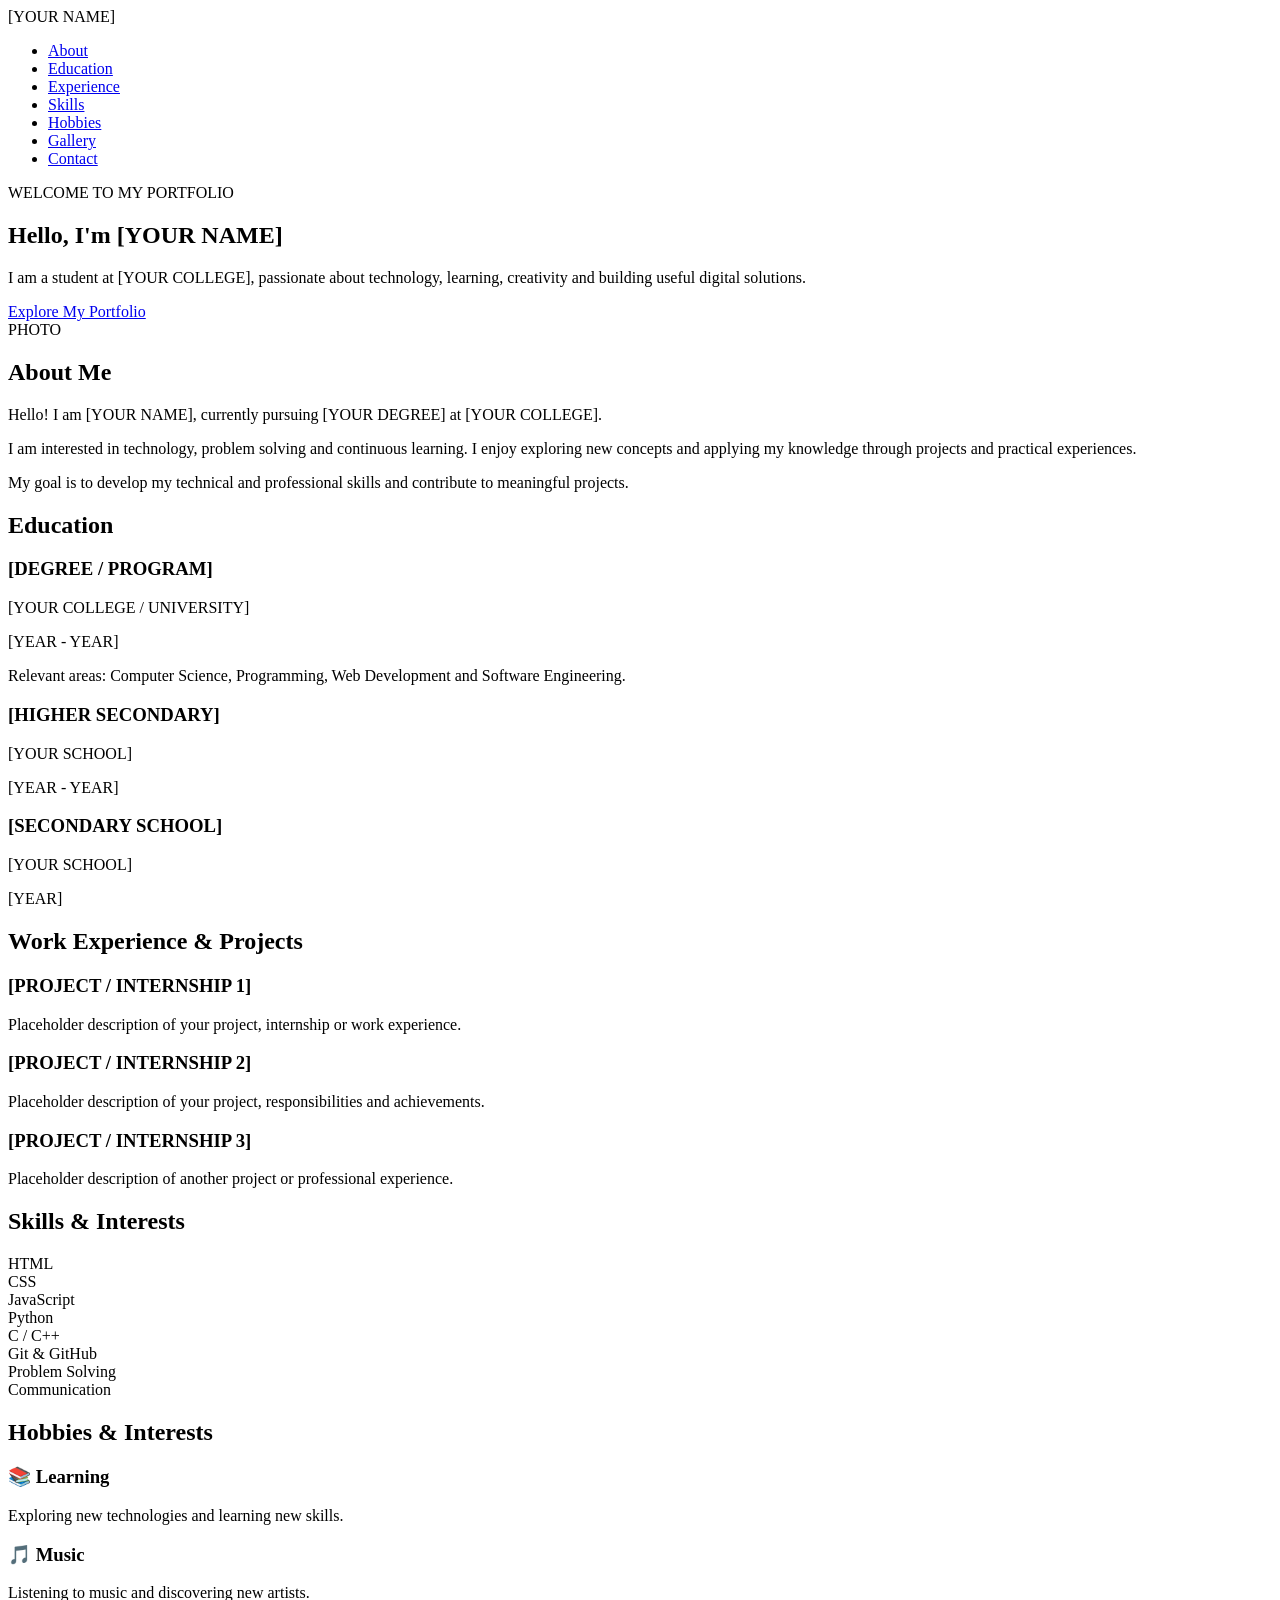
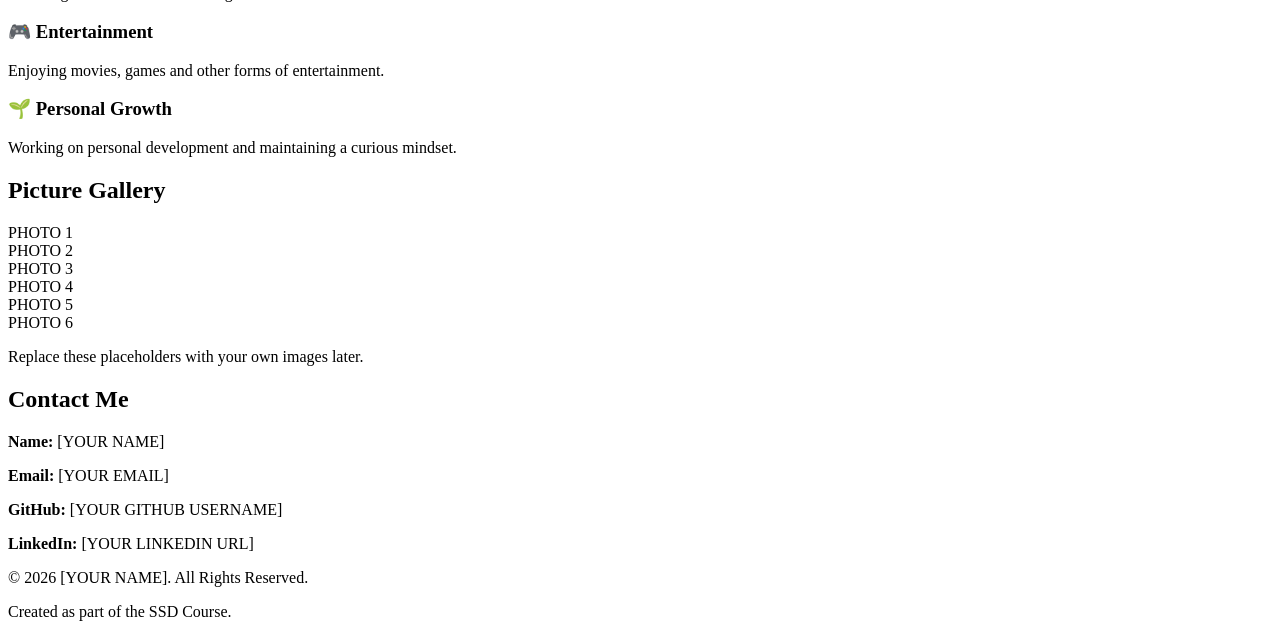
==== index.html @ 98a3444d "Create index.html" ====
<!DOCTYPE html>
<html lang="en">
<head>
    <meta charset="UTF-8">
    <meta name="viewport" content="width=device-width, initial-scale=1.0">
    <title>[YOUR NAME] | Portfolio</title>
    <link rel="stylesheet" href="style.css">
</head>

<body>

    <header>
        <nav>
            <div class="logo">[YOUR NAME]</div>

            <ul class="nav-links">
                <li><a href="#about">About</a></li>
                <li><a href="#education">Education</a></li>
                <li><a href="#experience">Experience</a></li>
                <li><a href="#skills">Skills</a></li>
                <li><a href="#hobbies">Hobbies</a></li>
                <li><a href="#gallery">Gallery</a></li>
                <li><a href="#contact">Contact</a></li>
            </ul>
        </nav>
    </header>


    <main>

        <!-- HERO SECTION -->
        <section class="hero">
            <div class="hero-text">
                <p class="subtitle">WELCOME TO MY PORTFOLIO</p>

                <h1>Hello, I'm <span>[YOUR NAME]</span></h1>

                <p>
                    I am a student at [YOUR COLLEGE], passionate about
                    technology, learning, creativity and building useful
                    digital solutions.
                </p>

                <a class="button" href="#about">Explore My Portfolio</a>
            </div>

            <div class="profile-placeholder">
                <div class="profile-circle">PHOTO</div>
            </div>
        </section>


        <!-- ABOUT -->
        <section id="about" class="section">
            <h2>About Me</h2>

            <div class="card">
                <p>
                    Hello! I am [YOUR NAME], currently pursuing
                    [YOUR DEGREE] at [YOUR COLLEGE].
                </p>

                <p>
                    I am interested in technology, problem solving and
                    continuous learning. I enjoy exploring new concepts
                    and applying my knowledge through projects and
                    practical experiences.
                </p>

                <p>
                    My goal is to develop my technical and professional
                    skills and contribute to meaningful projects.
                </p>
            </div>
        </section>


        <!-- EDUCATION -->
        <section id="education" class="section">
            <h2>Education</h2>

            <div class="cards">

                <div class="card">
                    <h3>[DEGREE / PROGRAM]</h3>
                    <p>[YOUR COLLEGE / UNIVERSITY]</p>
                    <p>[YEAR - YEAR]</p>
                    <p>
                        Relevant areas: Computer Science, Programming,
                        Web Development and Software Engineering.
                    </p>
                </div>

                <div class="card">
                    <h3>[HIGHER SECONDARY]</h3>
                    <p>[YOUR SCHOOL]</p>
                    <p>[YEAR - YEAR]</p>
                </div>

                <div class="card">
                    <h3>[SECONDARY SCHOOL]</h3>
                    <p>[YOUR SCHOOL]</p>
                    <p>[YEAR]</p>
                </div>

            </div>
        </section>


        <!-- EXPERIENCE -->
        <section id="experience" class="section">
            <h2>Work Experience & Projects</h2>

            <div class="cards">

                <div class="card">
                    <h3>[PROJECT / INTERNSHIP 1]</h3>
                    <p>
                        Placeholder description of your project,
                        internship or work experience.
                    </p>
                </div>

                <div class="card">
                    <h3>[PROJECT / INTERNSHIP 2]</h3>
                    <p>
                        Placeholder description of your project,
                        responsibilities and achievements.
                    </p>
                </div>

                <div class="card">
                    <h3>[PROJECT / INTERNSHIP 3]</h3>
                    <p>
                        Placeholder description of another project
                        or professional experience.
                    </p>
                </div>

            </div>
        </section>


        <!-- SKILLS -->
        <section id="skills" class="section">
            <h2>Skills & Interests</h2>

            <div class="skills">

                <div class="skill">HTML</div>
                <div class="skill">CSS</div>
                <div class="skill">JavaScript</div>
                <div class="skill">Python</div>
                <div class="skill">C / C++</div>
                <div class="skill">Git & GitHub</div>
                <div class="skill">Problem Solving</div>
                <div class="skill">Communication</div>

            </div>
        </section>


        <!-- HOBBIES -->
        <section id="hobbies" class="section">
            <h2>Hobbies & Interests</h2>

            <div class="cards">

                <div class="card">
                    <h3>📚 Learning</h3>
                    <p>
                        Exploring new technologies and learning new skills.
                    </p>
                </div>

                <div class="card">
                    <h3>🎵 Music</h3>
                    <p>
                        Listening to music and discovering new artists.
                    </p>
                </div>

                <div class="card">
                    <h3>🎮 Entertainment</h3>
                    <p>
                        Enjoying movies, games and other forms of entertainment.
                    </p>
                </div>

                <div class="card">
                    <h3>🌱 Personal Growth</h3>
                    <p>
                        Working on personal development and maintaining
                        a curious mindset.
                    </p>
                </div>

            </div>
        </section>


        <!-- GALLERY -->
        <section id="gallery" class="section">
            <h2>Picture Gallery</h2>

            <div class="gallery">

                <div class="gallery-item">PHOTO 1</div>
                <div class="gallery-item">PHOTO 2</div>
                <div class="gallery-item">PHOTO 3</div>
                <div class="gallery-item">PHOTO 4</div>
                <div class="gallery-item">PHOTO 5</div>
                <div class="gallery-item">PHOTO 6</div>

            </div>

            <p class="note">
                Replace these placeholders with your own images later.
            </p>
        </section>


        <!-- CONTACT -->
        <section id="contact" class="section">
            <h2>Contact Me</h2>

            <div class="card contact-card">
                <p><strong>Name:</strong> [YOUR NAME]</p>
                <p><strong>Email:</strong> [YOUR EMAIL]</p>
                <p><strong>GitHub:</strong> [YOUR GITHUB USERNAME]</p>
                <p><strong>LinkedIn:</strong> [YOUR LINKEDIN URL]</p>
            </div>
        </section>

    </main>


    <footer>
        <p>© 2026 [YOUR NAME]. All Rights Reserved.</p>
        <p>Created as part of the SSD Course.</p>
    </footer>

</body>
</html>
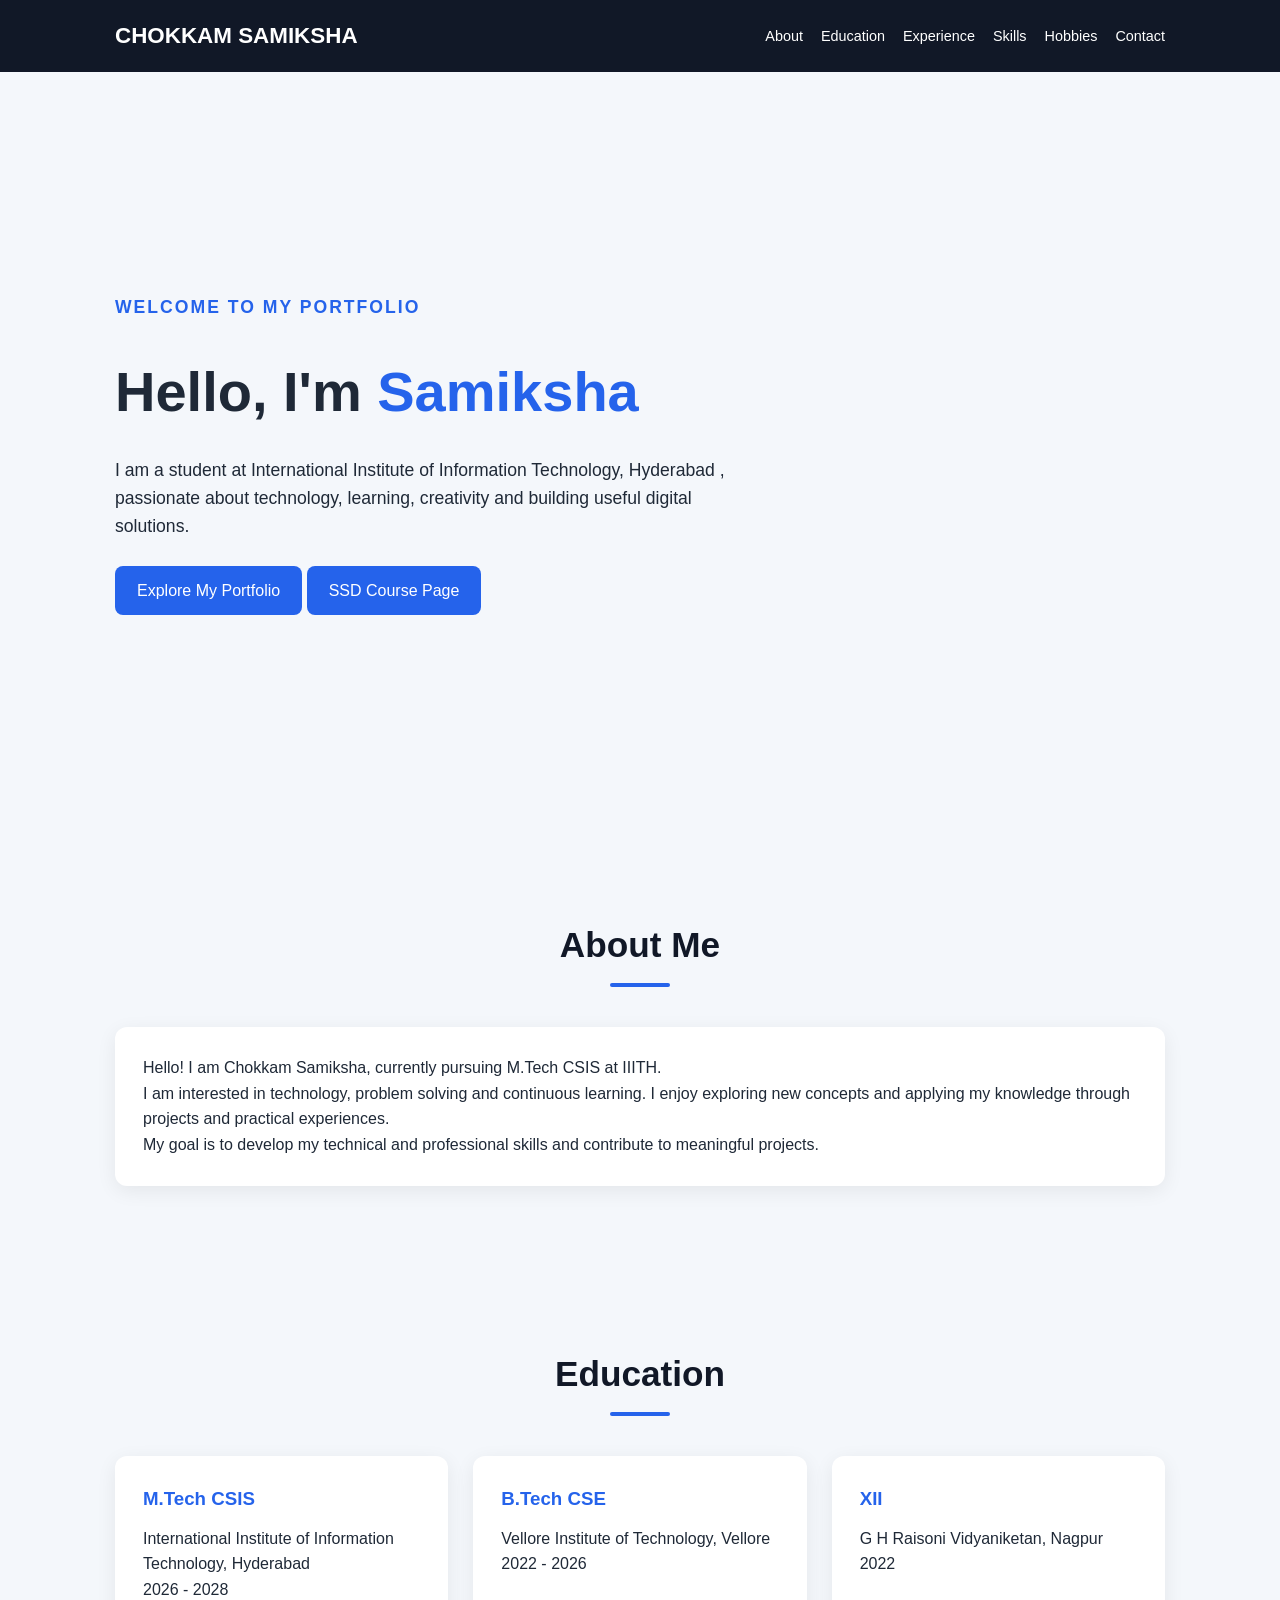
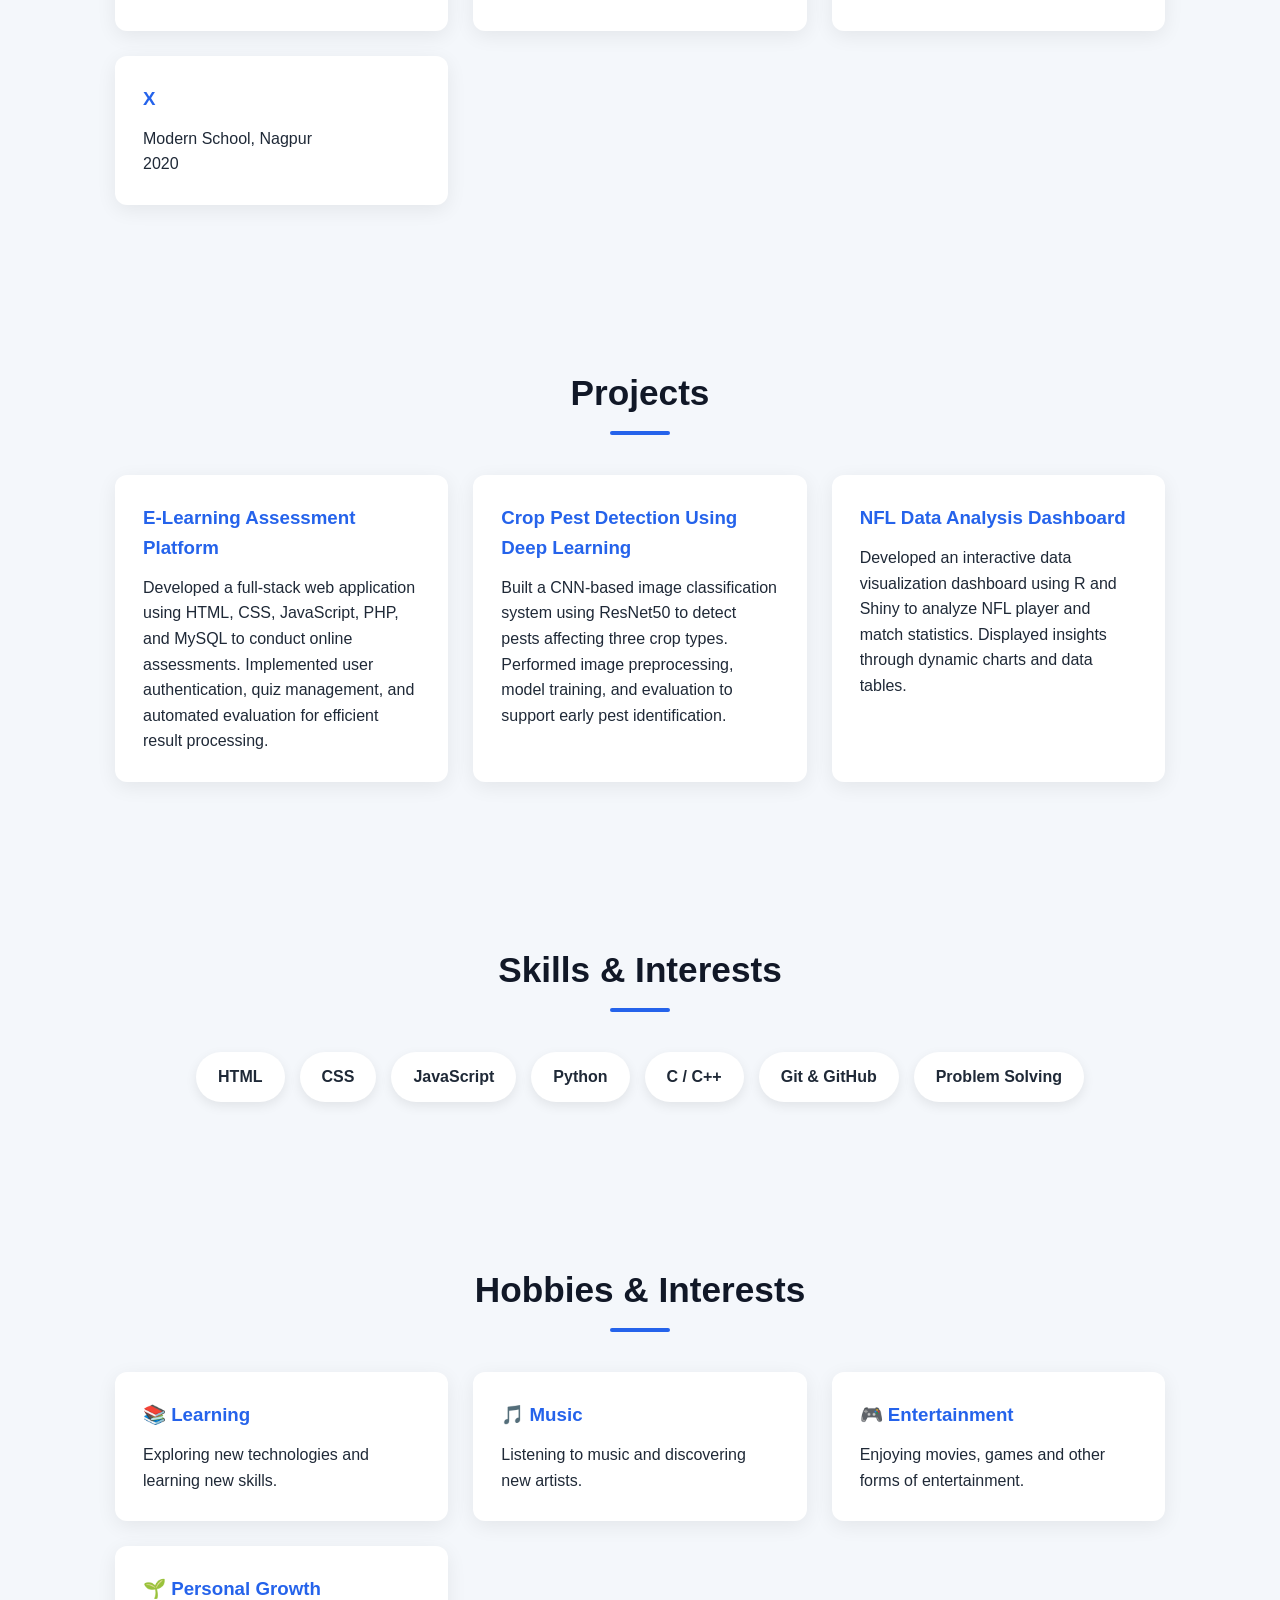
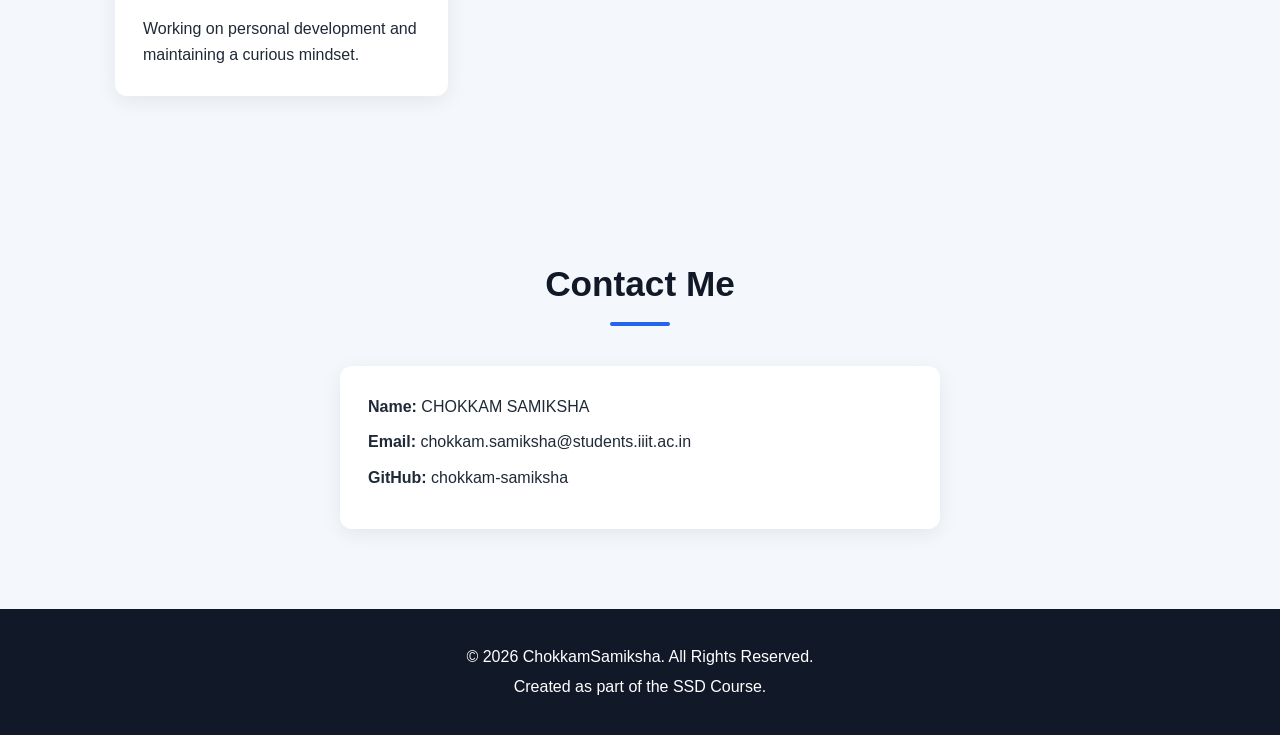
==== commit 051c6103: "Update index.html" ====
--- a/index.html
+++ b/index.html
@@ -3,7 +3,7 @@
 <head>
     <meta charset="UTF-8">
     <meta name="viewport" content="width=device-width, initial-scale=1.0">
-    <title>[YOUR NAME] | Portfolio</title>
+    <title>CHOKKAM SAMIKSHA | Portfolio</title>
     <link rel="stylesheet" href="style.css">
 </head>
 
@@ -11,7 +11,7 @@
 
     <header>
         <nav>
-            <div class="logo">[YOUR NAME]</div>
+            <div class="logo">CHOKKAM SAMIKSHA</div>
 
             <ul class="nav-links">
                 <li><a href="#about">About</a></li>
@@ -19,7 +19,6 @@
                 <li><a href="#experience">Experience</a></li>
                 <li><a href="#skills">Skills</a></li>
                 <li><a href="#hobbies">Hobbies</a></li>
-                <li><a href="#gallery">Gallery</a></li>
                 <li><a href="#contact">Contact</a></li>
             </ul>
         </nav>
@@ -33,20 +32,18 @@
             <div class="hero-text">
                 <p class="subtitle">WELCOME TO MY PORTFOLIO</p>
 
-                <h1>Hello, I'm <span>[YOUR NAME]</span></h1>
-
-                <p>
-                    I am a student at [YOUR COLLEGE], passionate about
+                <h1>Hello, I'm <span>Samiksha</span></h1>
+
+                <p>
+                    I am a student at International Institute of Information Technology, Hyderabad , passionate about
                     technology, learning, creativity and building useful
                     digital solutions.
                 </p>
 
                 <a class="button" href="#about">Explore My Portfolio</a>
-            </div>
-
-            <div class="profile-placeholder">
-                <div class="profile-circle">PHOTO</div>
-            </div>
+                <a class="button" href="ssdcoursepage.html">SSD Course Page</a>
+            </div>
+
         </section>
 
 
@@ -56,8 +53,8 @@
 
             <div class="card">
                 <p>
-                    Hello! I am [YOUR NAME], currently pursuing
-                    [YOUR DEGREE] at [YOUR COLLEGE].
+                    Hello! I am Chokkam Samiksha, currently pursuing
+                    M.Tech CSIS at IIITH.
                 </p>
 
                 <p>
@@ -82,25 +79,27 @@
             <div class="cards">
 
                 <div class="card">
-                    <h3>[DEGREE / PROGRAM]</h3>
-                    <p>[YOUR COLLEGE / UNIVERSITY]</p>
-                    <p>[YEAR - YEAR]</p>
-                    <p>
-                        Relevant areas: Computer Science, Programming,
-                        Web Development and Software Engineering.
-                    </p>
-                </div>
-
-                <div class="card">
-                    <h3>[HIGHER SECONDARY]</h3>
-                    <p>[YOUR SCHOOL]</p>
-                    <p>[YEAR - YEAR]</p>
-                </div>
-
-                <div class="card">
-                    <h3>[SECONDARY SCHOOL]</h3>
-                    <p>[YOUR SCHOOL]</p>
-                    <p>[YEAR]</p>
+                    <h3>M.Tech CSIS</h3>
+                    <p>International Institute of Information Technology, Hyderabad</p>
+                    <p>2026 - 2028</p>
+                </div>
+                
+                <div class="card">
+                    <h3>B.Tech CSE</h3>
+                    <p>Vellore Institute of Technology, Vellore</p>
+                    <p>2022 - 2026</p>
+                </div>
+
+                <div class="card">
+                    <h3>XII</h3>
+                    <p>G H Raisoni Vidyaniketan, Nagpur</p>
+                    <p>2022</p>
+                </div>
+
+                <div class="card">
+                    <h3>X</h3>
+                    <p>Modern School, Nagpur</p>
+                    <p>2020</p>
                 </div>
 
             </div>
@@ -109,31 +108,32 @@
 
         <!-- EXPERIENCE -->
         <section id="experience" class="section">
-            <h2>Work Experience & Projects</h2>
+            <h2>Projects</h2>
 
             <div class="cards">
 
                 <div class="card">
-                    <h3>[PROJECT / INTERNSHIP 1]</h3>
-                    <p>
-                        Placeholder description of your project,
-                        internship or work experience.
-                    </p>
-                </div>
-
-                <div class="card">
-                    <h3>[PROJECT / INTERNSHIP 2]</h3>
-                    <p>
-                        Placeholder description of your project,
-                        responsibilities and achievements.
-                    </p>
-                </div>
-
-                <div class="card">
-                    <h3>[PROJECT / INTERNSHIP 3]</h3>
-                    <p>
-                        Placeholder description of another project
-                        or professional experience.
+                    <h3>E-Learning Assessment Platform</h3>
+                    <p>
+                        Developed a full-stack web application using HTML, CSS, JavaScript, PHP, and MySQL to conduct online
+assessments. Implemented user authentication, quiz management, and automated evaluation for efficient result
+processing.
+                    </p>
+                </div>
+
+                <div class="card">
+                    <h3>Crop Pest Detection Using Deep Learning</h3>
+                    <p>
+                       Built a CNN-based image classification system using ResNet50 to detect pests affecting three crop types.
+Performed image preprocessing, model training, and evaluation to support early pest identification.
+                    </p>
+                </div>
+
+                <div class="card">
+                    <h3>NFL Data Analysis Dashboard</h3>
+                    <p>
+                        Developed an interactive data visualization dashboard using R and Shiny to analyze NFL player and match
+statistics. Displayed insights through dynamic charts and data tables.
                     </p>
                 </div>
 
@@ -154,7 +154,6 @@
                 <div class="skill">C / C++</div>
                 <div class="skill">Git & GitHub</div>
                 <div class="skill">Problem Solving</div>
-                <div class="skill">Communication</div>
 
             </div>
         </section>
@@ -199,25 +198,7 @@
         </section>
 
 
-        <!-- GALLERY -->
-        <section id="gallery" class="section">
-            <h2>Picture Gallery</h2>
-
-            <div class="gallery">
-
-                <div class="gallery-item">PHOTO 1</div>
-                <div class="gallery-item">PHOTO 2</div>
-                <div class="gallery-item">PHOTO 3</div>
-                <div class="gallery-item">PHOTO 4</div>
-                <div class="gallery-item">PHOTO 5</div>
-                <div class="gallery-item">PHOTO 6</div>
-
-            </div>
-
-            <p class="note">
-                Replace these placeholders with your own images later.
-            </p>
-        </section>
+      
 
 
         <!-- CONTACT -->
@@ -225,10 +206,9 @@
             <h2>Contact Me</h2>
 
             <div class="card contact-card">
-                <p><strong>Name:</strong> [YOUR NAME]</p>
-                <p><strong>Email:</strong> [YOUR EMAIL]</p>
-                <p><strong>GitHub:</strong> [YOUR GITHUB USERNAME]</p>
-                <p><strong>LinkedIn:</strong> [YOUR LINKEDIN URL]</p>
+                <p><strong>Name:</strong> CHOKKAM SAMIKSHA</p>
+                <p><strong>Email:</strong> chokkam.samiksha@students.iiit.ac.in</p>
+                <p><strong>GitHub:</strong> chokkam-samiksha</p>
             </div>
         </section>
 
@@ -236,7 +216,7 @@
 
 
     <footer>
-        <p>© 2026 [YOUR NAME]. All Rights Reserved.</p>
+        <p>© 2026 ChokkamSamiksha. All Rights Reserved.</p>
         <p>Created as part of the SSD Course.</p>
     </footer>
 
--- a/style.css
+++ b/style.css
@@ -0,0 +1,311 @@
+* {
+    margin: 0;
+    padding: 0;
+    box-sizing: border-box;
+}
+
+html {
+    scroll-behavior: smooth;
+}
+
+body {
+    font-family: Arial, Helvetica, sans-serif;
+    line-height: 1.6;
+    background: #f4f7fb;
+    color: #1f2937;
+}
+
+
+/* NAVIGATION */
+
+header {
+    background: #111827;
+    position: sticky;
+    top: 0;
+    z-index: 1000;
+}
+
+nav {
+    max-width: 1100px;
+    margin: auto;
+    padding: 18px 25px;
+
+    display: flex;
+    justify-content: space-between;
+    align-items: center;
+}
+
+.logo {
+    color: white;
+    font-size: 1.4rem;
+    font-weight: bold;
+}
+
+.nav-links {
+    list-style: none;
+    display: flex;
+    gap: 18px;
+}
+
+.nav-links a {
+    color: white;
+    text-decoration: none;
+    font-size: 0.9rem;
+    transition: 0.3s;
+}
+
+.nav-links a:hover {
+    color: #60a5fa;
+}
+
+
+/* HERO */
+
+.hero {
+    min-height: 85vh;
+    max-width: 1100px;
+    margin: auto;
+    padding: 80px 25px;
+
+    display: flex;
+    justify-content: space-between;
+    align-items: center;
+    gap: 50px;
+}
+
+.hero-text {
+    max-width: 650px;
+}
+
+.subtitle {
+    color: #2563eb;
+    font-weight: bold;
+    letter-spacing: 2px;
+    margin-bottom: 15px;
+}
+
+.hero h1 {
+    font-size: 3.5rem;
+    margin-bottom: 20px;
+}
+
+.hero h1 span {
+    color: #2563eb;
+}
+
+.hero p {
+    font-size: 1.1rem;
+    margin-bottom: 25px;
+}
+
+.button {
+    display: inline-block;
+    background: #2563eb;
+    color: white;
+    text-decoration: none;
+    padding: 12px 22px;
+    border-radius: 8px;
+    transition: 0.3s;
+}
+
+.button:hover {
+    background: #1d4ed8;
+    transform: translateY(-2px);
+}
+
+
+/* PROFILE */
+
+.profile-circle {
+    width: 250px;
+    height: 250px;
+
+    border-radius: 50%;
+    background: #dbeafe;
+
+    display: flex;
+    align-items: center;
+    justify-content: center;
+
+    color: #2563eb;
+    font-weight: bold;
+    border: 8px solid white;
+
+    box-shadow: 0 10px 30px rgba(0, 0, 0, 0.12);
+}
+
+
+/* SECTIONS */
+
+.section {
+    max-width: 1100px;
+    margin: auto;
+    padding: 80px 25px;
+}
+
+.section h2 {
+    text-align: center;
+    font-size: 2.2rem;
+    margin-bottom: 40px;
+    color: #111827;
+}
+
+.section h2::after {
+    content: "";
+    display: block;
+    width: 60px;
+    height: 4px;
+    background: #2563eb;
+    margin: 10px auto;
+    border-radius: 5px;
+}
+
+
+/* CARDS */
+
+.cards {
+    display: grid;
+    grid-template-columns: repeat(3, 1fr);
+    gap: 25px;
+}
+
+.card {
+    background: white;
+    padding: 28px;
+    border-radius: 12px;
+
+    box-shadow: 0 5px 20px rgba(0, 0, 0, 0.07);
+
+    transition: 0.3s;
+}
+
+.card:hover {
+    transform: translateY(-6px);
+    box-shadow: 0 12px 25px rgba(0, 0, 0, 0.12);
+}
+
+.card h3 {
+    margin-bottom: 12px;
+    color: #2563eb;
+}
+
+
+/* SKILLS */
+
+.skills {
+    display: flex;
+    flex-wrap: wrap;
+    justify-content: center;
+    gap: 15px;
+}
+
+.skill {
+    background: white;
+    padding: 12px 22px;
+    border-radius: 25px;
+
+    box-shadow: 0 4px 12px rgba(0, 0, 0, 0.08);
+
+    font-weight: bold;
+    transition: 0.3s;
+}
+
+.skill:hover {
+    background: #2563eb;
+    color: white;
+    transform: scale(1.05);
+}
+
+
+/* GALLERY */
+
+.gallery {
+    display: grid;
+    grid-template-columns: repeat(3, 1fr);
+    gap: 20px;
+}
+
+.gallery-item {
+    height: 180px;
+
+    background: #dbeafe;
+
+    display: flex;
+    align-items: center;
+    justify-content: center;
+
+    border-radius: 12px;
+    color: #2563eb;
+    font-weight: bold;
+
+    transition: 0.3s;
+}
+
+.gallery-item:hover {
+    transform: scale(1.03);
+}
+
+.note {
+    text-align: center;
+    margin-top: 20px;
+    color: #6b7280;
+}
+
+
+/* CONTACT */
+
+.contact-card {
+    max-width: 600px;
+    margin: auto;
+}
+
+.contact-card p {
+    margin-bottom: 10px;
+}
+
+
+/* FOOTER */
+
+footer {
+    background: #111827;
+    color: white;
+    text-align: center;
+    padding: 30px;
+}
+
+footer p {
+    margin: 5px;
+}
+
+
+/* MOBILE RESPONSIVE DESIGN */
+
+@media (max-width: 800px) {
+
+    .nav-links {
+        display: none;
+    }
+
+    .hero {
+        flex-direction: column-reverse;
+        text-align: center;
+        padding-top: 60px;
+    }
+
+    .hero h1 {
+        font-size: 2.5rem;
+    }
+
+    .cards {
+        grid-template-columns: 1fr;
+    }
+
+    .gallery {
+        grid-template-columns: 1fr;
+    }
+
+    .profile-circle {
+        width: 200px;
+        height: 200px;
+    }
+}
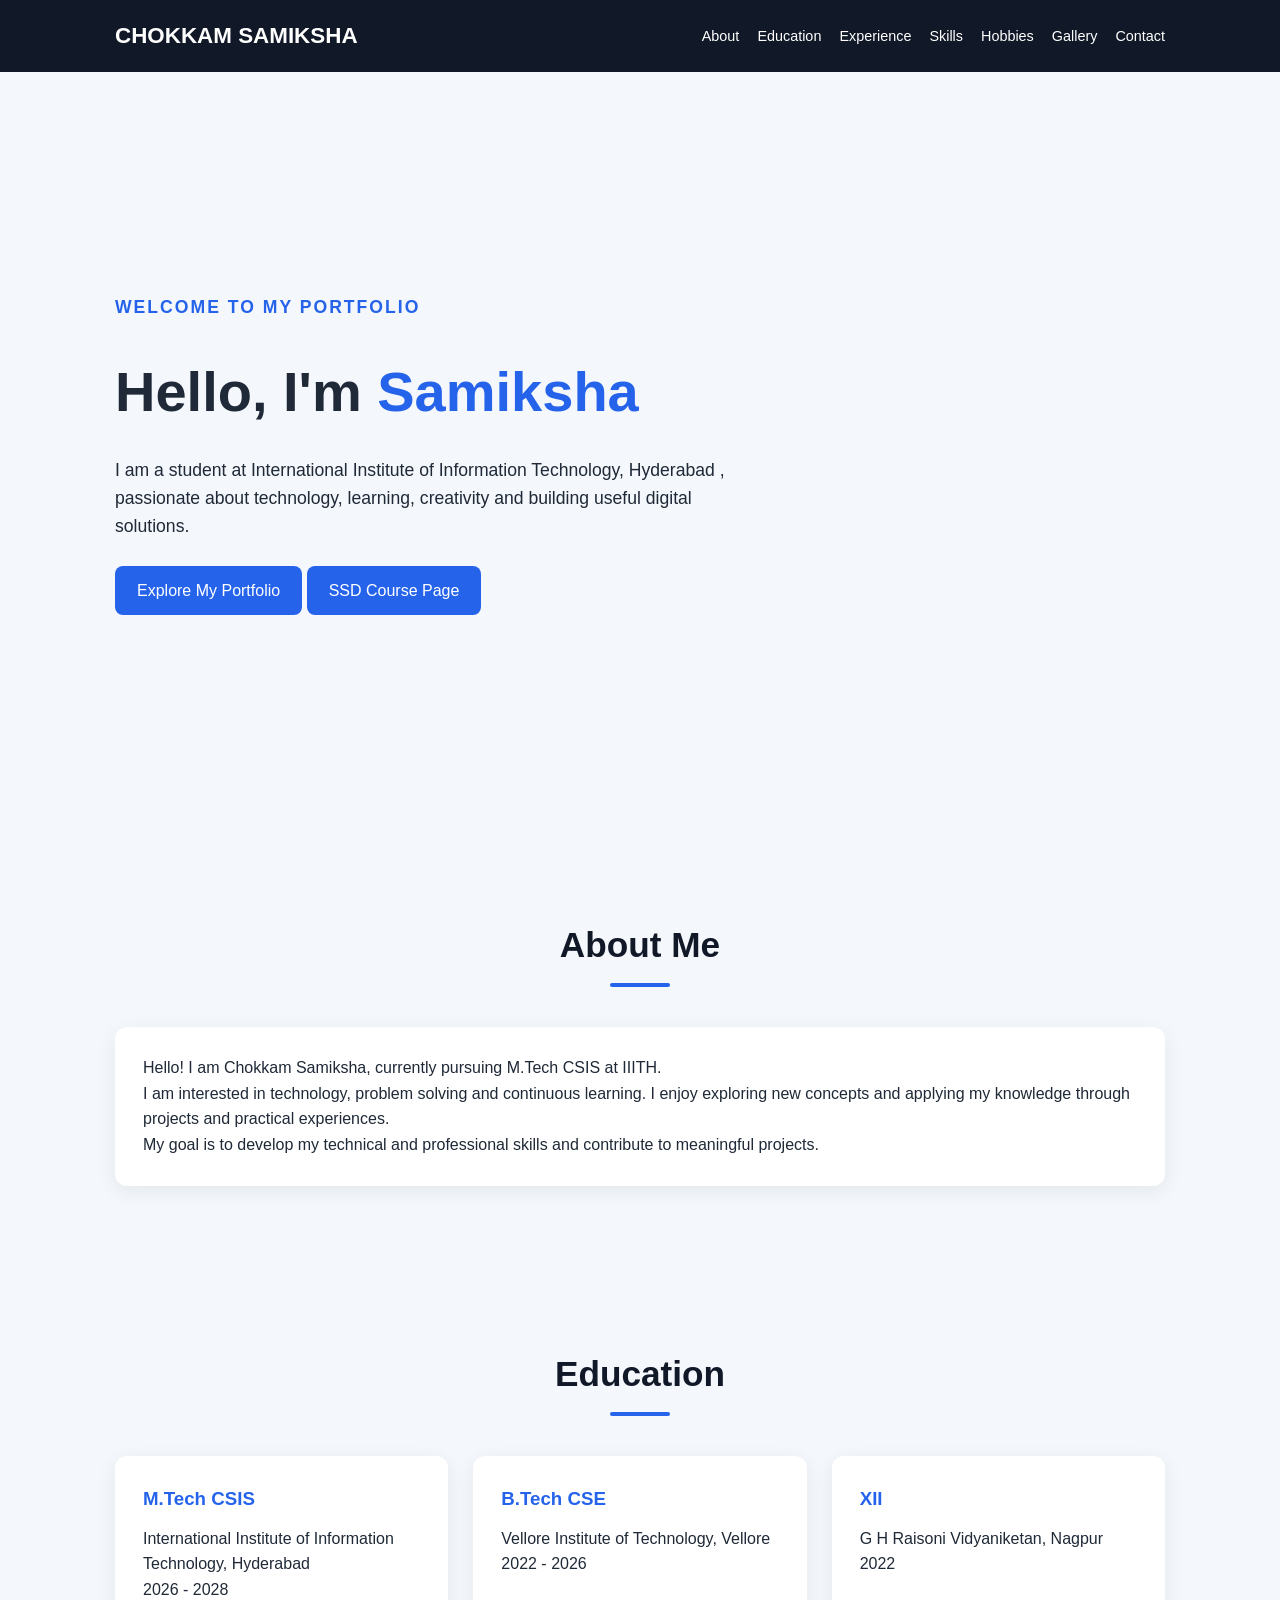
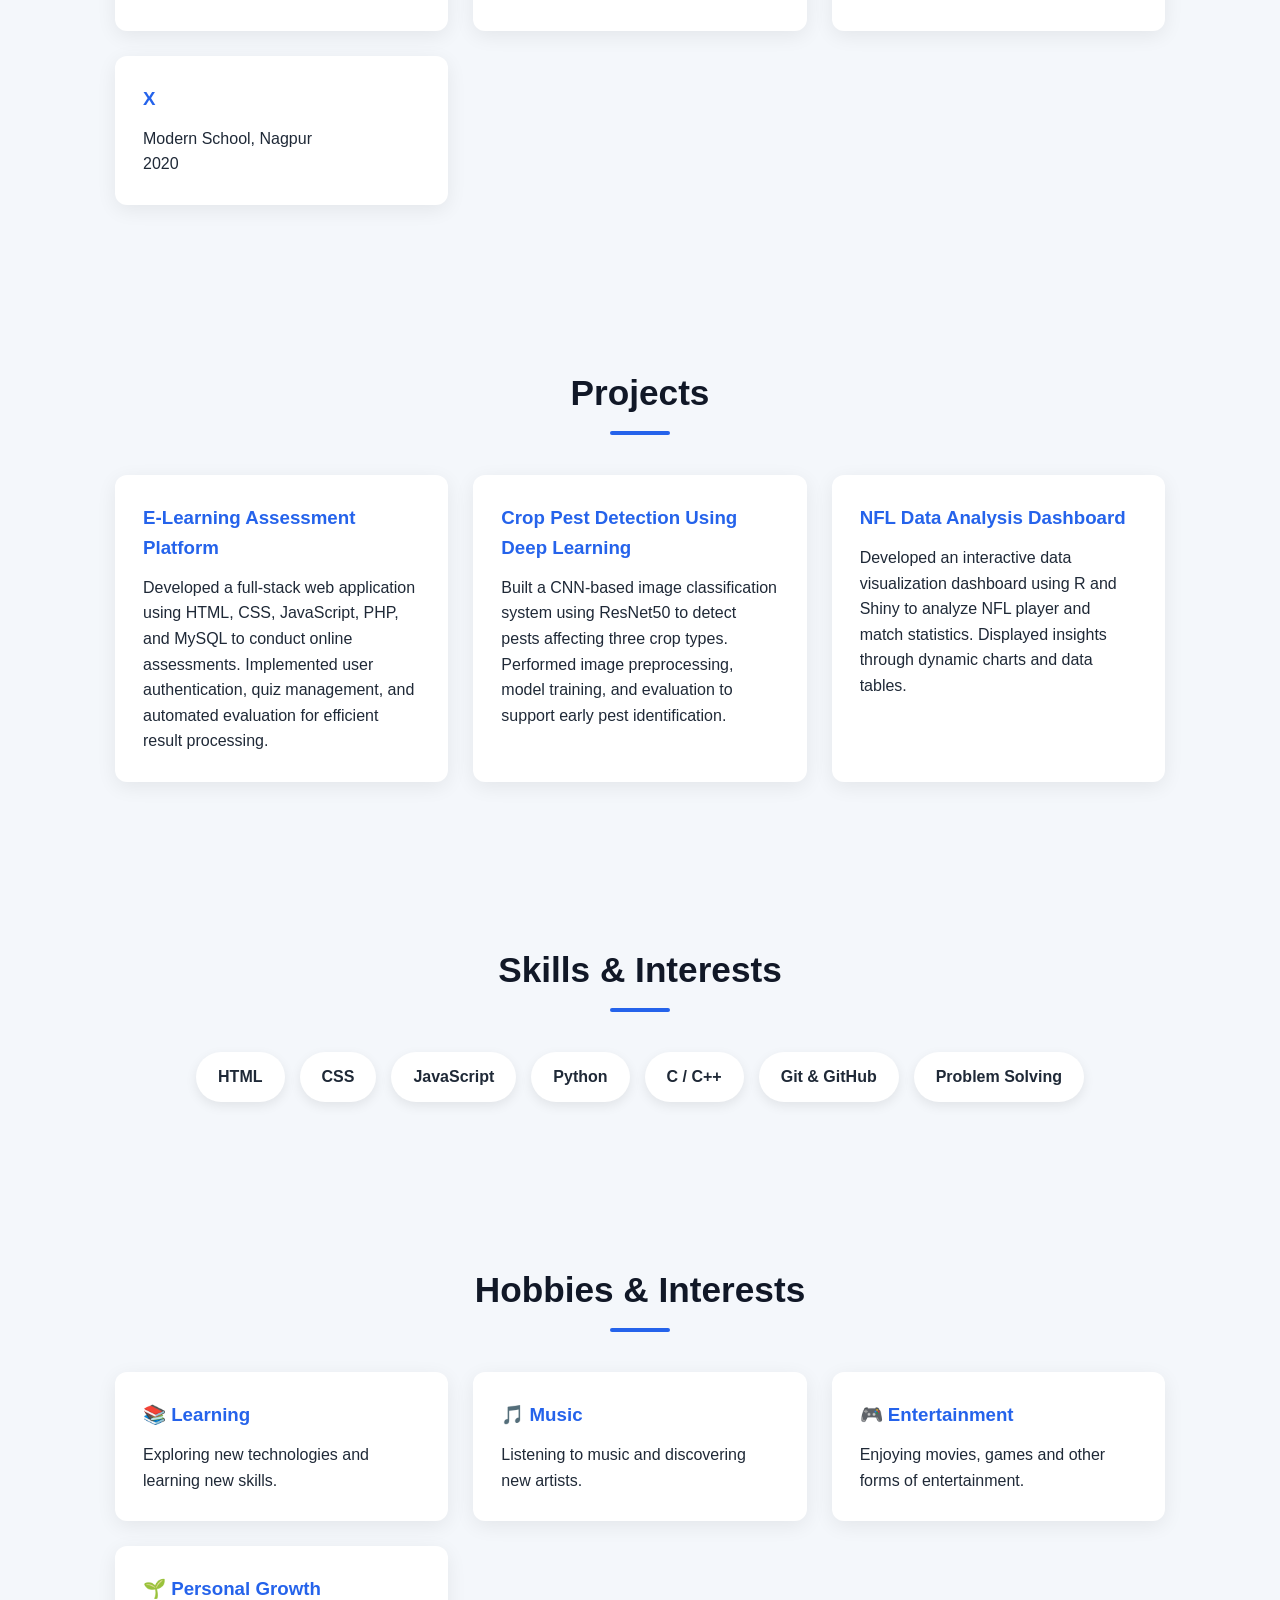
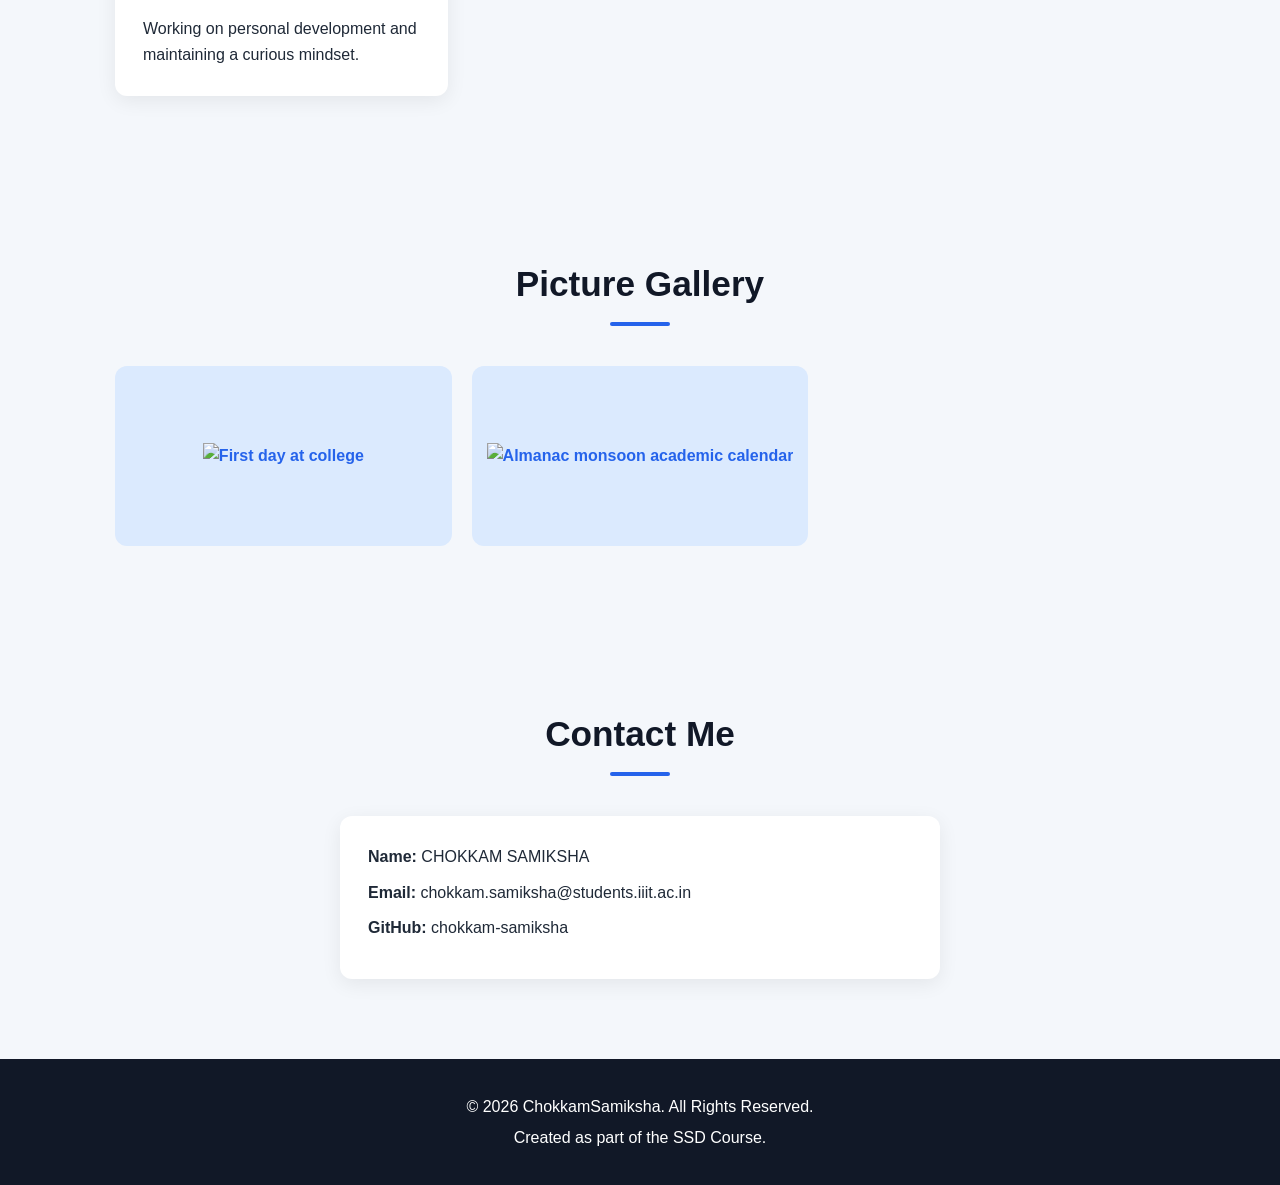
==== commit 003bbd42: "Update index.html" ====
--- a/index.html
+++ b/index.html
@@ -19,6 +19,7 @@
                 <li><a href="#experience">Experience</a></li>
                 <li><a href="#skills">Skills</a></li>
                 <li><a href="#hobbies">Hobbies</a></li>
+                <li><a href="#gallery">Gallery</a></li>
                 <li><a href="#contact">Contact</a></li>
             </ul>
         </nav>
@@ -197,6 +198,22 @@
             </div>
         </section>
 
+        <section id="gallery" class="section">
+            <h2>Picture Gallery</h2>
+
+            <div class="gallery">
+
+                <div class="gallery-item">
+                    <img src="images/first_day.jpg" alt="First day at college">
+                </div>
+                <div class="gallery-item">
+                    <img src="images/almanac.jpg" alt="Almanac monsoon academic calendar">
+                </div>
+
+            </div>
+
+        </section>
+
 
       
 
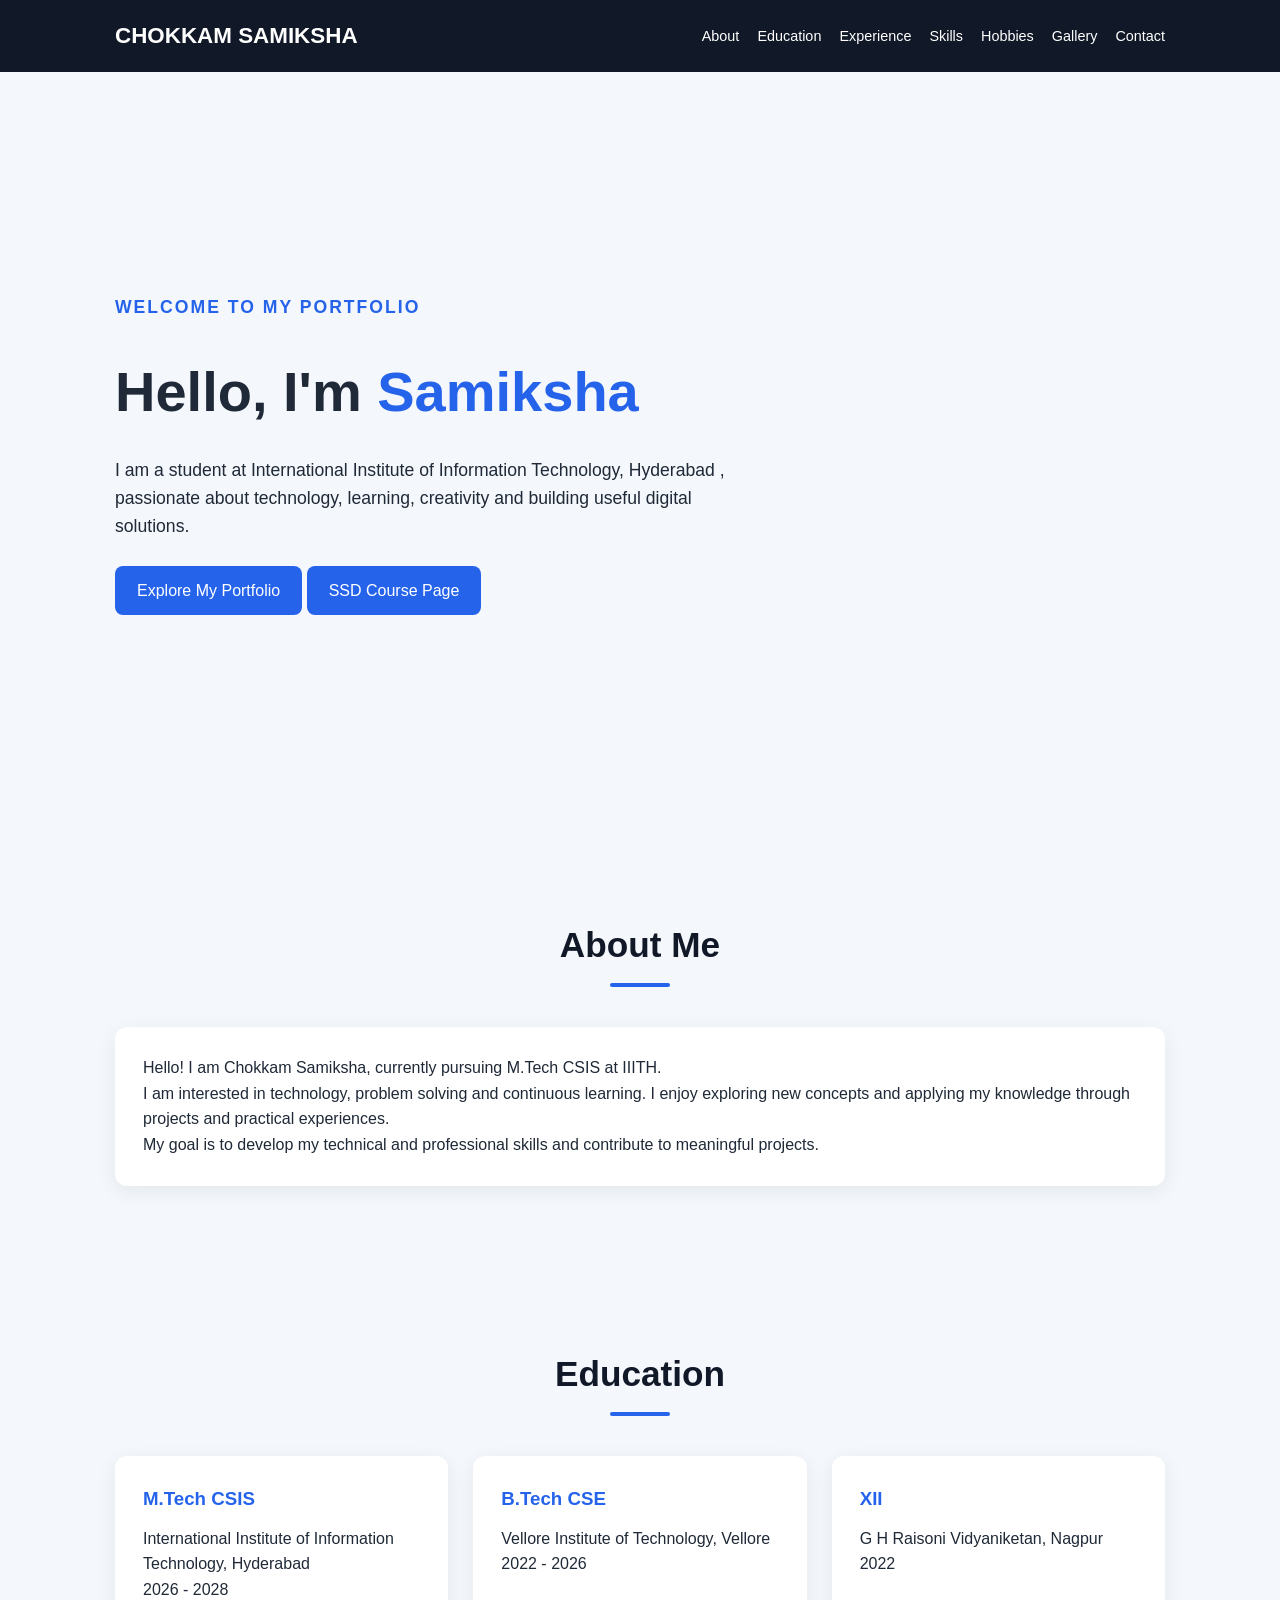
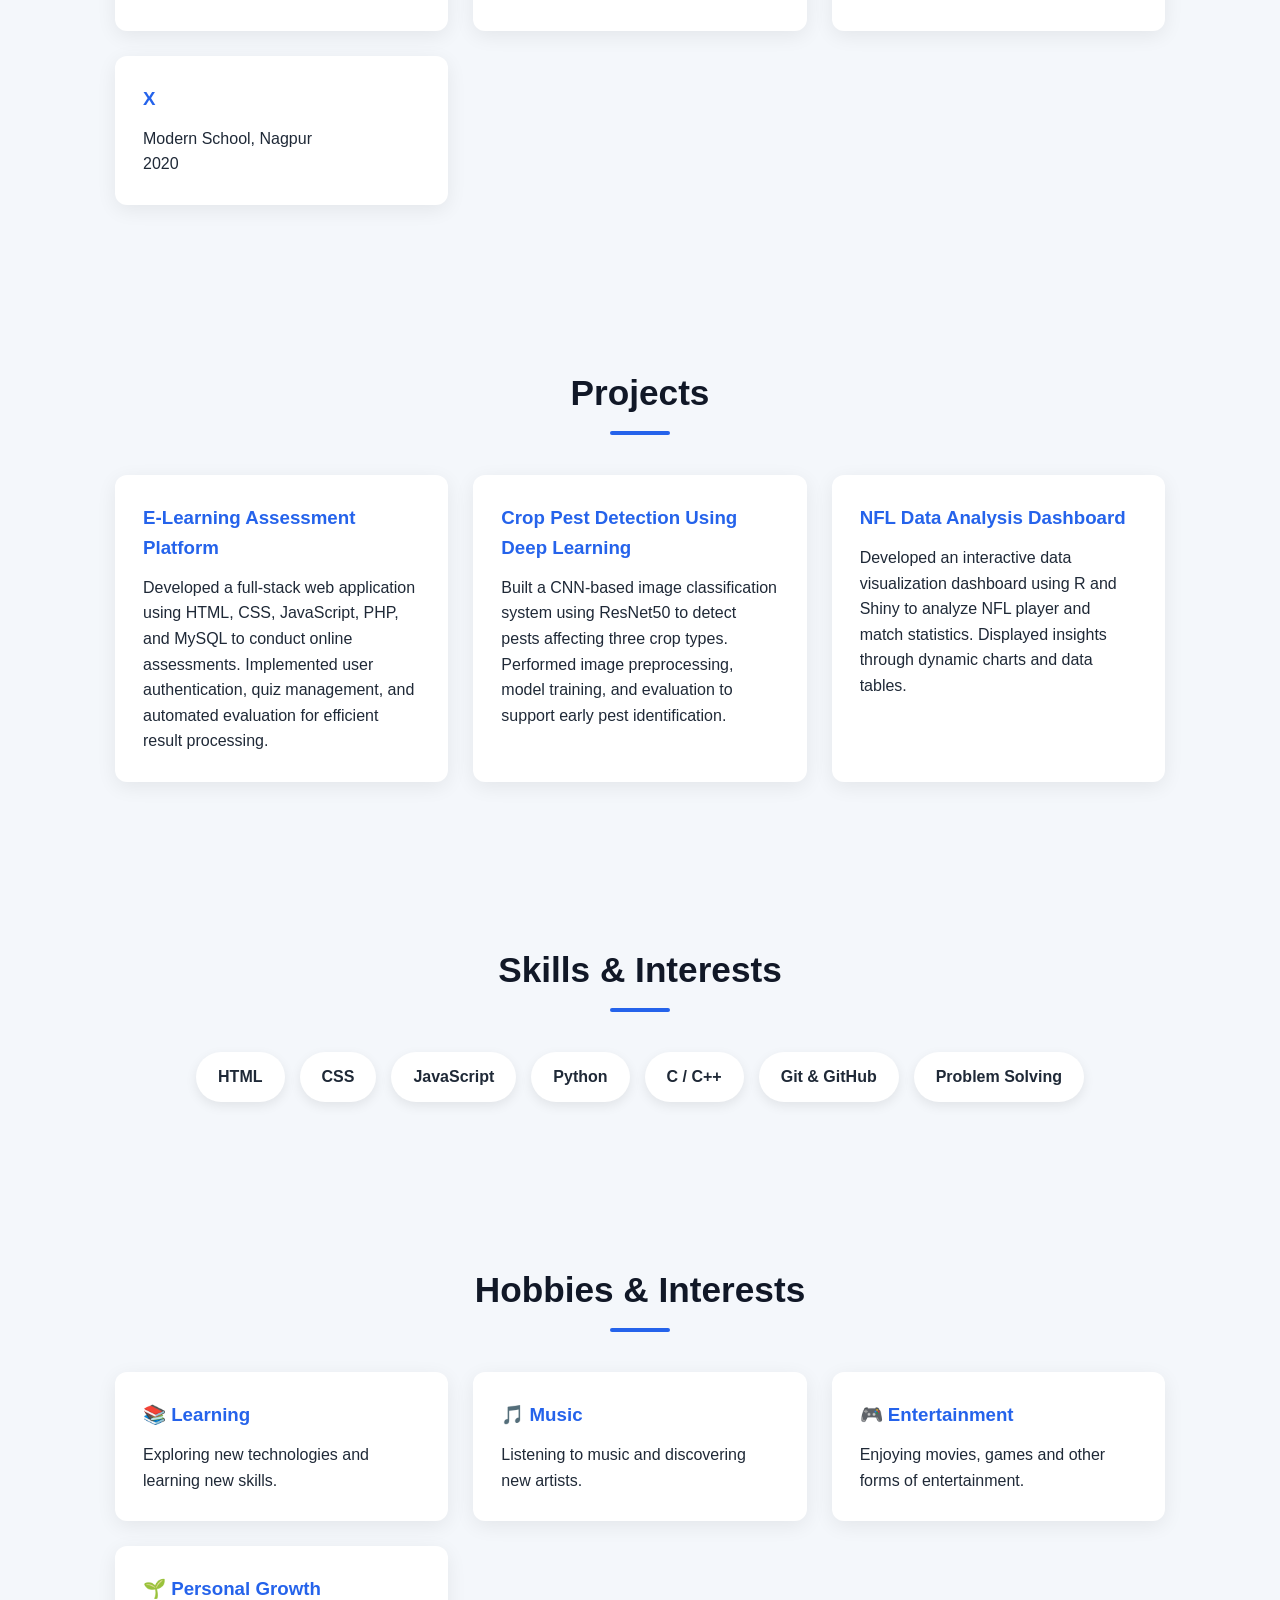
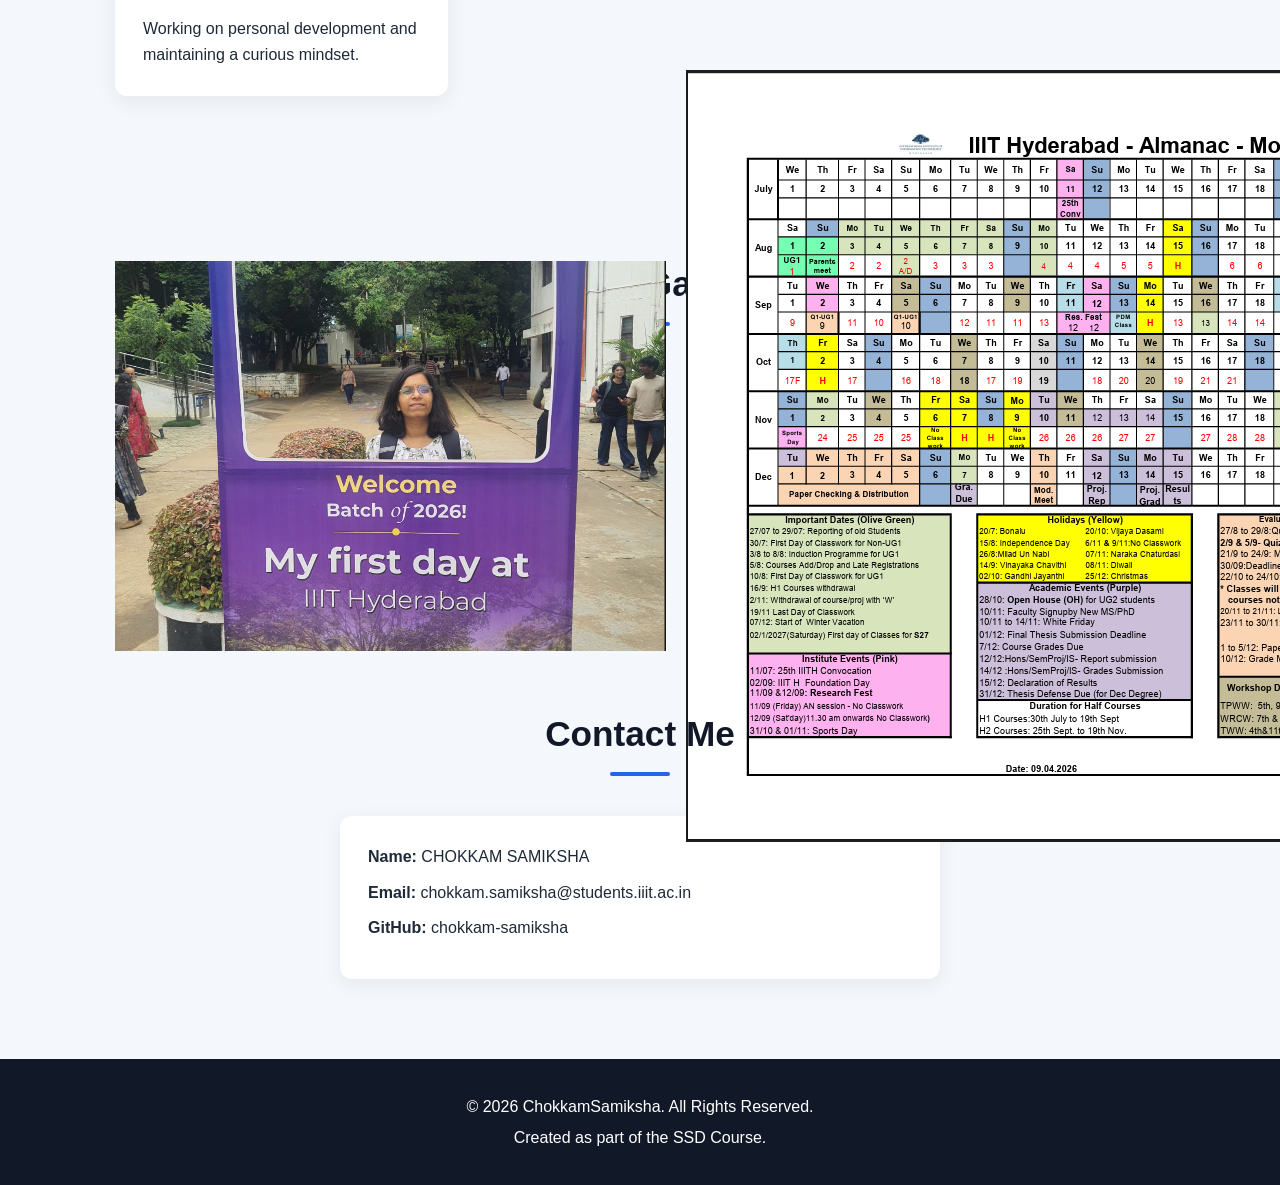
==== commit efc061b6: "Update index.html" ====
--- a/index.html
+++ b/index.html
@@ -204,10 +204,10 @@
             <div class="gallery">
 
                 <div class="gallery-item">
-                    <img src="images/first_day.jpg" alt="First day at college">
+                    <img src="images/first_day.png" alt="First day at college">
                 </div>
                 <div class="gallery-item">
-                    <img src="images/almanac.jpg" alt="Almanac monsoon academic calendar">
+                    <img src="images/almanac.png" alt="Almanac monsoon academic calendar">
                 </div>
 
             </div>
